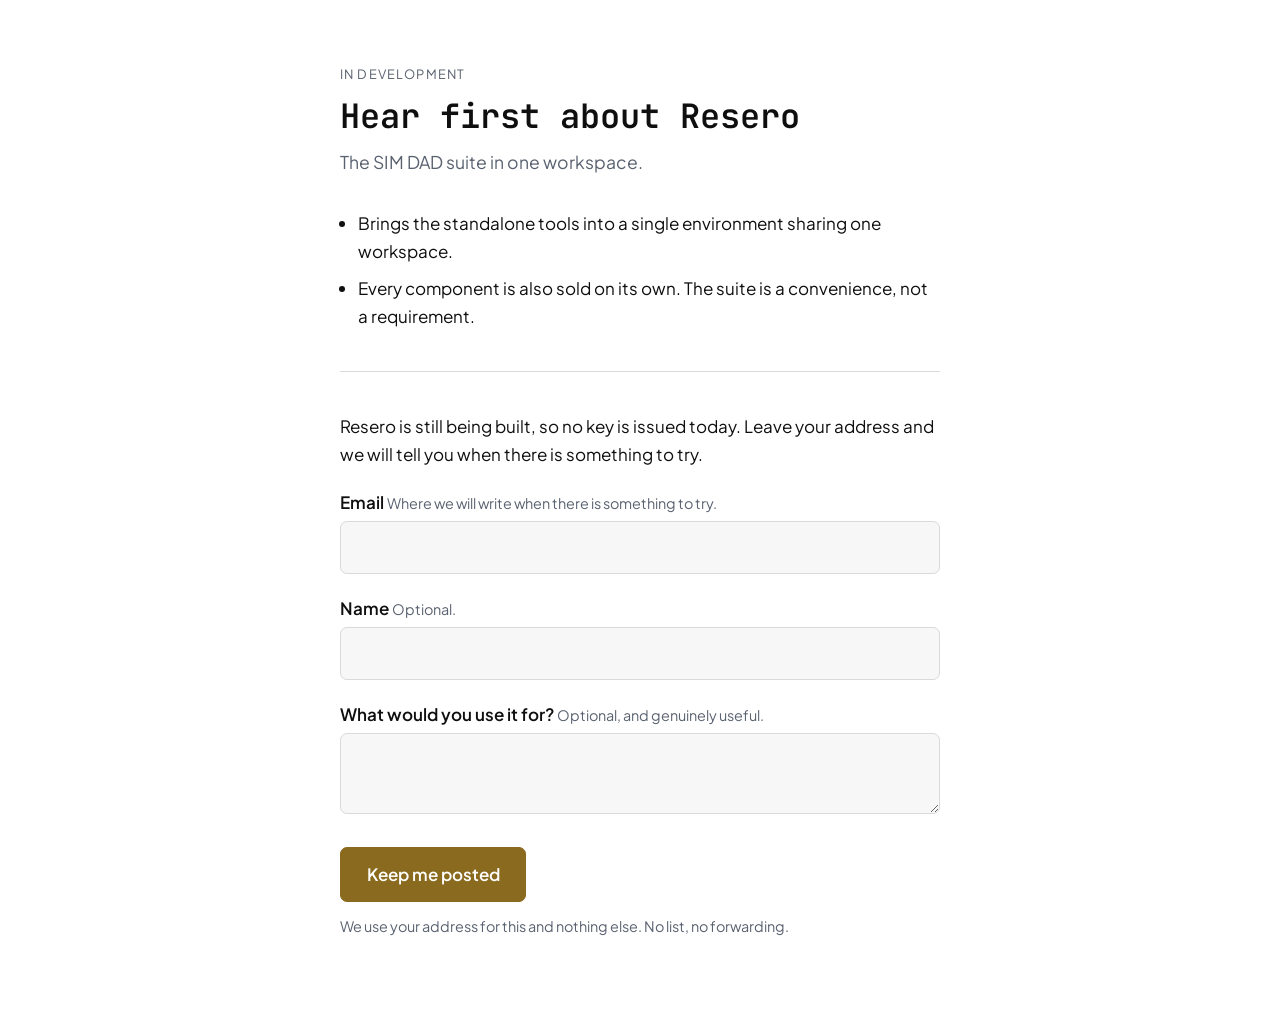
==== beta/index.html @ 627e05b8 "Beta pages, the consulting block, and attributions that match the build Beta access, one page per pr" ====
<!doctype html>
<html lang="en">
<head>
<meta charset="utf-8">
<meta name="viewport" content="width=device-width, initial-scale=1">
<!-- Unlisted by design: reachable only to someone given the link. -->
<meta name="robots" content="noindex, nofollow">
<title>Resero beta access</title>
<link rel="preconnect" href="https://fonts.googleapis.com">
<link rel="preconnect" href="https://fonts.gstatic.com" crossorigin>
<link href="https://fonts.googleapis.com/css2?family=Plus+Jakarta+Sans:ital,wght@0,400;0,600;0,700&family=JetBrains+Mono:ital,wght@0,400;0,600&display=swap" rel="stylesheet">
<style>
  :root {
    --accent: #8A6A1E;
    --text: #0F0F0F; --muted: #5A6270; --bg: #FFFFFF;
    --surface: #F7F7F8; --border: #D9D9DE;
    --font: 'Plus Jakarta Sans', -apple-system, BlinkMacSystemFont, sans-serif;
    --display: 'JetBrains Mono', ui-monospace, monospace;
  }
  @media (prefers-color-scheme: dark) {
    :root { --text:#F2F0F6; --muted:#B6BCC6; --bg:#141419; --surface:#1E1E25; --border:#33333D; }
  }
  * { box-sizing: border-box; }
  body { margin:0; background:var(--bg); color:var(--text); font:400 17px/1.65 var(--font); }
  .skip { position:absolute; left:-9999px; }
  .skip:focus { left:1rem; top:1rem; position:fixed; background:var(--bg); color:var(--text);
                padding:.75rem 1rem; border:2px solid var(--accent); border-radius:6px; z-index:10; }
  main { max-width: 640px; margin:0 auto; padding: 4rem 1.25rem 5rem; }
  .eyebrow { font-size:.8rem; letter-spacing:.09em; text-transform:uppercase;
             color:var(--muted); margin:0 0 .75rem; }
  h1 { font-family:var(--display); font-size:2.1rem; line-height:1.15; margin:0 0 .75rem; font-weight:600; }
  .lede { font-size:1.1rem; color:var(--muted); margin:0 0 2rem; }
  ul { padding-left:1.15rem; margin:0 0 2rem; }
  li { margin-bottom:.6rem; }
  hr { border:0; border-top:1px solid var(--border); margin:2.5rem 0; }
  label { display:block; font-weight:600; margin:1.25rem 0 .35rem; }
  .hint { font-weight:400; color:var(--muted); font-size:.9rem; }
  input, textarea, select { width:100%; padding:.7rem .8rem; font:inherit; color:inherit;
    background:var(--surface); border:1px solid var(--border); border-radius:7px; }
  input:focus-visible, textarea:focus-visible, select:focus-visible, button:focus-visible {
    outline:3px solid var(--accent); outline-offset:2px; }
  textarea { min-height:5rem; resize:vertical; }
  button { margin-top:1.6rem; padding:.8rem 1.6rem; font:inherit; font-weight:600;
    border:1px solid var(--accent); border-radius:7px; background:var(--accent); color:#fff; cursor:pointer; }
  .fine { color:var(--muted); font-size:.9rem; margin-top:.8rem; }
  .hp { position:absolute; left:-9999px; width:1px; height:1px; overflow:hidden; }
  .msg { padding:.9rem 1rem; border:1px solid var(--accent); border-radius:7px; margin-bottom:1.5rem; }
  [hidden] { display:none !important; }
</style>
</head>
<body>
<a class="skip" href="#form">Skip to the form</a>
<main>
  <p class="eyebrow">In development</p>
  <h1>Hear first about Resero</h1>
  <p class="lede">The SIM DAD suite in one workspace.</p>

  <ul>
    <li>Brings the standalone tools into a single environment sharing one workspace.</li>
    <li>Every component is also sold on its own. The suite is a convenience, not a requirement.</li>
  </ul>

  <hr>

  <p id="ask">Resero is still being built, so no key is issued today. Leave your address and we will tell you when there is something to try.</p>

  <div class="msg" id="done" role="status" hidden></div>

  <form id="form" novalidate>
    <label for="email">Email
      <span class="hint">Where we will write when there is something to try.</span></label>
    <input id="email" name="email" type="email" required autocomplete="email">

    <label for="name">Name <span class="hint">Optional.</span></label>
    <input id="name" name="name" autocomplete="name">

    <label for="use">What would you use it for?
      <span class="hint">Optional, and genuinely useful.</span></label>
    <textarea id="use" name="use" maxlength="400"></textarea>

    <div class="hp" aria-hidden="true">
      <label for="company">Company</label>
      <input id="company" name="company" tabindex="-1" autocomplete="off">
    </div>

    <button type="submit" id="go">Keep me posted</button>
    <p class="fine">We use your address for this and nothing else. No list, no forwarding.</p>
  </form>
</main>
<script>
  var form = document.getElementById('form');
  var done = document.getElementById('done');
  var ask  = document.getElementById('ask');
  var go   = document.getElementById('go');
  form.addEventListener('submit', function (e) {
    e.preventDefault();
    var email = document.getElementById('email');
    if (!email.value || email.value.indexOf('@') < 1) {
      done.hidden = false; done.textContent = 'That email address does not look right.';
      email.focus(); return;
    }
    go.disabled = true; go.textContent = 'Sending...';
    var body = new URLSearchParams();
    body.set('product', 'resero');
    ['email','name','use','company'].forEach(function (k) {
      var el = document.getElementById(k); if (el) body.set(k, el.value);
    });
    fetch('https://simdad-checkout.ap-493.workers.dev/beta', { method:'POST', body: body })
      .then(function (r) {
        if (!r.ok) throw new Error(r.status);
        form.hidden = true; ask.hidden = true;
        done.hidden = false;
        done.textContent = 'Thank you. We will be in touch when there is something to try.';
        done.focus();
      })
      .catch(function () {
        go.disabled = false; go.textContent = 'Keep me posted';
        done.hidden = false;
        done.textContent = 'That did not go through. Please try again, or email ap@simdadllc.com.';
      });
  });
</script>
</body>
</html>
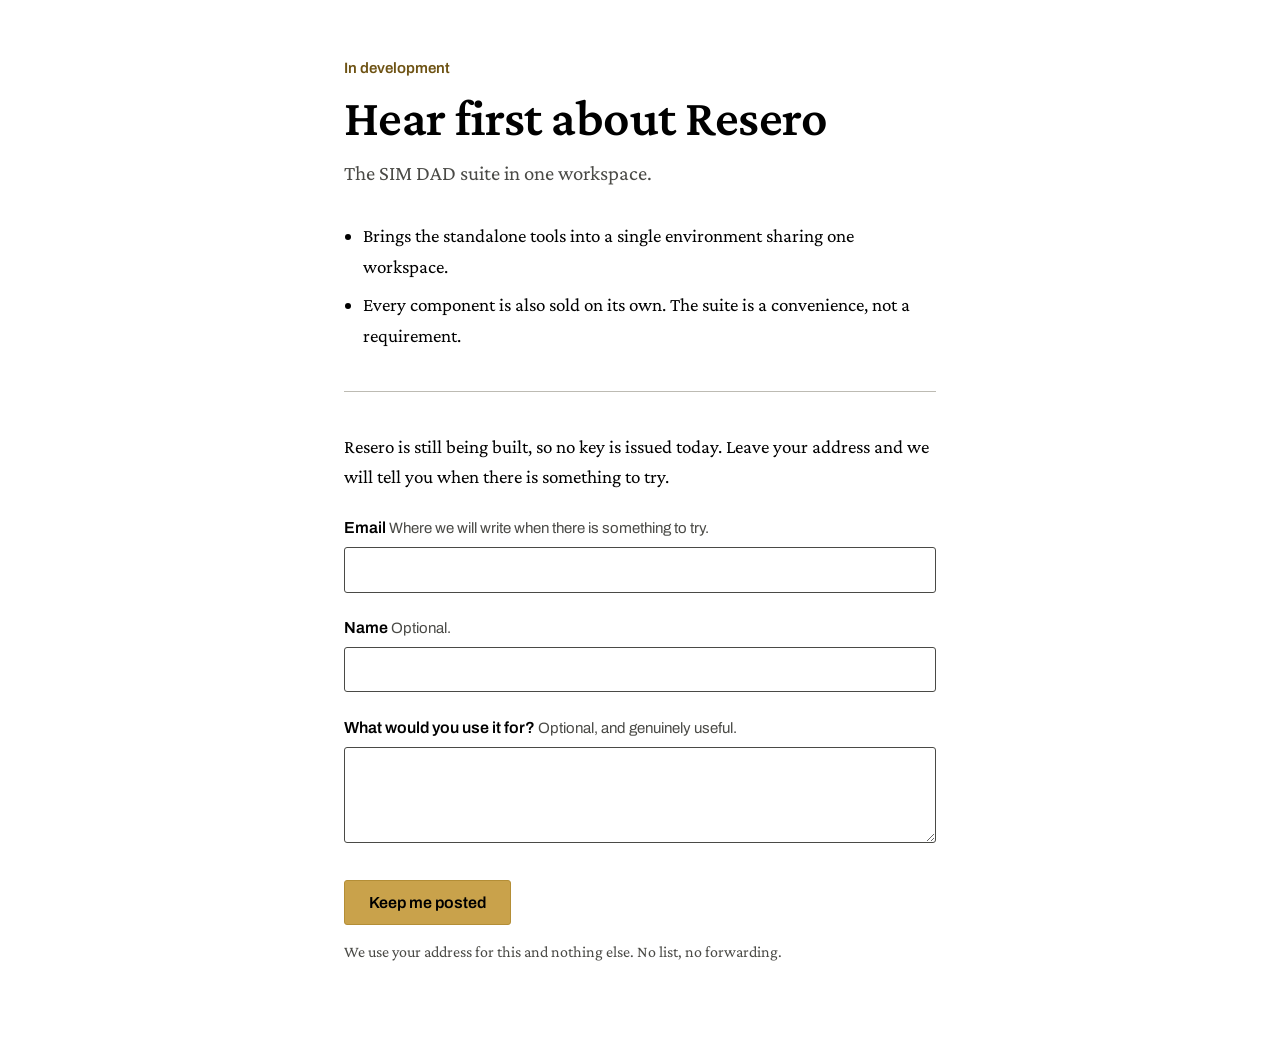
==== commit ece78444: "Restyle against the 2026-10-15 design brief Brief 6, useresero.app (m4:/Volumes/One Touch/30-llc/SIM" ====
--- a/beta/index.html
+++ b/beta/index.html
@@ -3,54 +3,14 @@
 <head>
 <meta charset="utf-8">
 <meta name="viewport" content="width=device-width, initial-scale=1">
-<!-- Unlisted by design: reachable only to someone given the link. -->
+<!-- Linked from the product page. noindex keeps search traffic on the product page, not the form. -->
 <meta name="robots" content="noindex, nofollow">
 <title>Resero beta access</title>
-<link rel="preconnect" href="https://fonts.googleapis.com">
-<link rel="preconnect" href="https://fonts.gstatic.com" crossorigin>
-<link href="https://fonts.googleapis.com/css2?family=Plus+Jakarta+Sans:ital,wght@0,400;0,600;0,700&family=JetBrains+Mono:ital,wght@0,400;0,600&display=swap" rel="stylesheet">
-<style>
-  :root {
-    --accent: #8A6A1E;
-    --text: #0F0F0F; --muted: #5A6270; --bg: #FFFFFF;
-    --surface: #F7F7F8; --border: #D9D9DE;
-    --font: 'Plus Jakarta Sans', -apple-system, BlinkMacSystemFont, sans-serif;
-    --display: 'JetBrains Mono', ui-monospace, monospace;
-  }
-  @media (prefers-color-scheme: dark) {
-    :root { --text:#F2F0F6; --muted:#B6BCC6; --bg:#141419; --surface:#1E1E25; --border:#33333D; }
-  }
-  * { box-sizing: border-box; }
-  body { margin:0; background:var(--bg); color:var(--text); font:400 17px/1.65 var(--font); }
-  .skip { position:absolute; left:-9999px; }
-  .skip:focus { left:1rem; top:1rem; position:fixed; background:var(--bg); color:var(--text);
-                padding:.75rem 1rem; border:2px solid var(--accent); border-radius:6px; z-index:10; }
-  main { max-width: 640px; margin:0 auto; padding: 4rem 1.25rem 5rem; }
-  .eyebrow { font-size:.8rem; letter-spacing:.09em; text-transform:uppercase;
-             color:var(--muted); margin:0 0 .75rem; }
-  h1 { font-family:var(--display); font-size:2.1rem; line-height:1.15; margin:0 0 .75rem; font-weight:600; }
-  .lede { font-size:1.1rem; color:var(--muted); margin:0 0 2rem; }
-  ul { padding-left:1.15rem; margin:0 0 2rem; }
-  li { margin-bottom:.6rem; }
-  hr { border:0; border-top:1px solid var(--border); margin:2.5rem 0; }
-  label { display:block; font-weight:600; margin:1.25rem 0 .35rem; }
-  .hint { font-weight:400; color:var(--muted); font-size:.9rem; }
-  input, textarea, select { width:100%; padding:.7rem .8rem; font:inherit; color:inherit;
-    background:var(--surface); border:1px solid var(--border); border-radius:7px; }
-  input:focus-visible, textarea:focus-visible, select:focus-visible, button:focus-visible {
-    outline:3px solid var(--accent); outline-offset:2px; }
-  textarea { min-height:5rem; resize:vertical; }
-  button { margin-top:1.6rem; padding:.8rem 1.6rem; font:inherit; font-weight:600;
-    border:1px solid var(--accent); border-radius:7px; background:var(--accent); color:#fff; cursor:pointer; }
-  .fine { color:var(--muted); font-size:.9rem; margin-top:.8rem; }
-  .hp { position:absolute; left:-9999px; width:1px; height:1px; overflow:hidden; }
-  .msg { padding:.9rem 1rem; border:1px solid var(--accent); border-radius:7px; margin-bottom:1.5rem; }
-  [hidden] { display:none !important; }
-</style>
+<link rel="stylesheet" href="/css/site.css">
 </head>
 <body>
 <a class="skip" href="#form">Skip to the form</a>
-<main>
+<main class="form-page">
   <p class="eyebrow">In development</p>
   <h1>Hear first about Resero</h1>
   <p class="lede">The SIM DAD suite in one workspace.</p>
--- a/css/site.css
+++ b/css/site.css
@@ -0,0 +1,244 @@
+/* useresero.app: the review packet, fastened with a brass lock plate.
+   Every token traces to brief 6 (m4:/Volumes/One Touch/30-llc/SIM-DAD/site-copy/DESIGN-BRIEFS-2026-10-15.md). */
+
+@font-face { font-family: "Crimson Pro"; src: url("/fonts/crimson-pro-latin-400-normal.woff2") format("woff2"); font-weight: 400; font-style: normal; font-display: swap; }
+@font-face { font-family: "Crimson Pro"; src: url("/fonts/crimson-pro-latin-400-italic.woff2") format("woff2"); font-weight: 400; font-style: italic; font-display: swap; }
+@font-face { font-family: "Crimson Pro"; src: url("/fonts/crimson-pro-latin-600-normal.woff2") format("woff2"); font-weight: 600; font-style: normal; font-display: swap; }
+@font-face { font-family: "Crimson Pro"; src: url("/fonts/crimson-pro-latin-600-italic.woff2") format("woff2"); font-weight: 600; font-style: italic; font-display: swap; }
+@font-face { font-family: "Archivo"; src: url("/fonts/archivo-latin-400-normal.woff2") format("woff2"); font-weight: 400; font-style: normal; font-display: swap; }
+@font-face { font-family: "Archivo"; src: url("/fonts/archivo-latin-600-normal.woff2") format("woff2"); font-weight: 600; font-style: normal; font-display: swap; }
+@font-face { font-family: "JetBrains Mono"; src: url("/fonts/jetbrains-mono-latin-400-normal.woff2") format("woff2"); font-weight: 400; font-style: normal; font-display: swap; }
+
+:root {
+  color-scheme: light dark;
+  --paper: #FFFFFF;
+  --ink: #000000;
+  --brass: #C9A24B;
+  --brass-ink: #6E5314;
+  --brass-deep: #B48E36;
+  --board: #E8E8E4;
+  --muted: #4A4A46;
+  --rule: #BDBBB3;
+  --serif: "Crimson Pro", "Iowan Old Style", Georgia, serif;
+  --label: "Archivo", "Helvetica Neue", Arial, sans-serif;
+  --mono: "JetBrains Mono", ui-monospace, Consolas, monospace;
+  --measure: 66ch;
+  --side: 12rem;
+  --wide: 1080px;
+}
+@media (prefers-color-scheme: dark) {
+  :root {
+    --paper: #161512;
+    --ink: #F3F1EC;
+    --brass-ink: #D8B864;
+    --board: #201E19;
+    --muted: #BDB8AC;
+    --rule: #45413A;
+  }
+}
+
+*, *::before, *::after { box-sizing: border-box; }
+html { -webkit-text-size-adjust: 100%; }
+body {
+  margin: 0;
+  background: var(--paper);
+  color: var(--ink);
+  font-family: var(--serif);
+  font-size: 1.1875rem;
+  line-height: 1.6;
+  font-kerning: normal;
+}
+img { max-width: 100%; height: auto; display: block; }
+a { color: var(--brass-ink); text-decoration: underline; text-decoration-thickness: 1px; text-underline-offset: 0.18em; }
+a:hover { text-decoration-thickness: 2px; }
+:focus-visible { outline: 3px solid var(--ink); outline-offset: 3px; }
+@media (prefers-color-scheme: dark) { :focus-visible { outline-color: var(--brass); } }
+p { margin: 0 0 1.1em; }
+strong { font-weight: 600; }
+
+.skip { position: absolute; left: -9999px; }
+.skip:focus { position: fixed; left: 1rem; top: 1rem; z-index: 10; background: var(--paper); color: var(--ink);
+  padding: 0.75rem 1rem; border: 2px solid var(--ink); font-family: var(--label); font-size: 0.9375rem; }
+
+/* Wordmark: the existing gold file, set in black on paper and left gold inside the dark case. */
+.wordmark { filter: brightness(0); }
+@media (prefers-color-scheme: dark) { .wordmark { filter: none; } }
+
+/* ------------------------------------------------------------ nav */
+.nav { border-bottom: 1px solid var(--rule); }
+.nav-inner { max-width: var(--wide); margin: 0 auto; padding: 1.1rem 2rem; display: flex; align-items: center;
+  justify-content: space-between; gap: 1.5rem; flex-wrap: wrap; }
+.nav-brand { line-height: 0; }
+.nav-brand img { height: 26px; width: auto; }
+.nav-links { display: flex; gap: 1.5rem; flex-wrap: wrap; font-family: var(--label); font-size: 0.9375rem; }
+.nav-links a { color: var(--ink); text-decoration: none; padding: 0.2rem 0; border-bottom: 1px solid transparent; }
+.nav-links a:hover { border-bottom-color: var(--ink); }
+
+/* ------------------------------------------------------------ running head and foot (the packet's document identifier) */
+.manpage-header, .mp-footer {
+  max-width: var(--wide); margin: 0 auto; padding: 0.7rem 2rem;
+  display: grid; grid-template-columns: 1fr auto 1fr; gap: 1rem;
+  font-family: var(--label); font-size: 0.8125rem; color: var(--muted);
+}
+.manpage-header span:nth-child(2), .mp-footer span:nth-child(2) { text-align: center; }
+.manpage-header span:nth-child(3), .mp-footer span:nth-child(3) { text-align: right; }
+.mp-footer { border-top: 1px solid var(--rule); margin-top: 4rem; margin-bottom: 0; }
+
+/* ------------------------------------------------------------ the brass plate (the one bold thing) */
+.plate-wrap { max-width: var(--wide); margin: 0 auto; padding: 0 2rem; }
+.manpage-opening {
+  background: var(--brass); color: #000;
+  display: grid; grid-template-columns: auto 1fr; gap: 2.5rem; align-items: center;
+  padding: 3rem 3rem 3.25rem;
+  border-radius: 4px;
+}
+.plate-mark { width: 7.5rem; height: auto; filter: brightness(0); }
+.manpage-opening .section-tag {
+  display: block; font-family: var(--label); font-weight: 600; font-size: 0.9375rem;
+  text-transform: lowercase; margin-bottom: 0.4rem;
+}
+.manpage-opening .section-tag::first-letter { text-transform: uppercase; }
+.manpage-opening h1 {
+  margin: 0; font-family: var(--serif); font-weight: 600;
+  font-size: clamp(2.4rem, 6vw, 4.75rem); line-height: 1.02; letter-spacing: -0.012em;
+}
+.manpage-opening h1 em { font-style: normal; }
+
+/* ------------------------------------------------------------ packet body: side heads in the margin */
+.packet { max-width: var(--wide); margin: 0 auto; padding: 1.5rem 2rem 0;
+  display: grid; grid-template-columns: var(--side) minmax(0, var(--measure)); column-gap: 3rem; }
+.mp-section-head {
+  grid-column: 1; margin: 2.6rem 0 0; padding-top: 0.35rem;
+  font-family: var(--label); font-weight: 600; font-size: 0.9375rem; line-height: 1.35;
+  text-transform: lowercase; color: var(--ink);
+}
+.mp-section-head::first-letter { text-transform: uppercase; }
+.packet > :not(.mp-section-head) { grid-column: 2; }
+.packet > .mp-section-head + * { margin-top: 2.6rem; }
+.mp-command + .mp-command { margin-top: 0.9rem; }
+
+.manpage p:last-child { margin-bottom: 0; }
+.manpage em { font-style: italic; }
+
+/* literal commands: the only monospace on the page */
+.mp-command pre {
+  margin: 0; padding: 1rem 1.25rem; overflow-x: auto;
+  background: var(--board); border: 1px solid var(--rule); border-radius: 3px;
+  font-family: var(--mono); font-size: 0.875rem; line-height: 1.7; color: var(--ink);
+  white-space: pre-wrap; overflow-wrap: anywhere;
+}
+.mp-command pre .prompt { user-select: none; color: var(--muted); }
+.mp-command pre .comment { color: var(--muted); }
+
+/* the suite: an exhibit list */
+.mp-options dl { margin: 0; }
+.mp-options dt { font-family: var(--mono); font-size: 0.875rem; color: var(--ink);
+  padding-top: 1rem; border-top: 1px solid var(--rule); }
+.mp-options dt:first-child { padding-top: 0; border-top: 0; }
+.mp-options dd { margin: 0.3rem 0 1rem; }
+
+/* status: the archive-box panel */
+.mp-license { background: var(--board); border: 1px solid var(--rule); border-radius: 3px; padding: 0 1.5rem 1.4rem; }
+.mp-license .license-header {
+  display: flex; justify-content: space-between; gap: 1rem; flex-wrap: wrap;
+  margin: 0 -1.5rem 1.25rem; padding: 0.6rem 1.5rem;
+  border-bottom: 1px solid var(--rule);
+  font-family: var(--label); font-size: 0.8125rem; color: var(--muted);
+}
+.mp-license .facts { list-style: none; margin: 1.25rem 0 0; padding: 1rem 0 0; border-top: 1px solid var(--rule);
+  font-family: var(--label); font-size: 0.875rem; line-height: 1.55; color: var(--muted);
+  display: grid; grid-template-columns: repeat(auto-fill, minmax(14rem, 1fr)); gap: 0.35rem 1.5rem; }
+
+.see-also { list-style: none; margin: 0; padding: 0; display: flex; flex-wrap: wrap; gap: 0.4rem 1.5rem; }
+
+/* ------------------------------------------------------------ the practice behind the product (board) */
+.practice { background: var(--board); border-top: 1px solid var(--rule); padding: 3.5rem 2rem; margin-top: 0; }
+.practice-inner { max-width: var(--wide); margin: 0 auto; padding: 0 2rem; display: grid;
+  grid-template-columns: var(--side) minmax(0, var(--measure)); column-gap: 3rem; }
+.practice-inner > * { grid-column: 2; }
+.practice-eyebrow { grid-column: 1; grid-row: 1 / span 2; margin: 0.45rem 0 0; font-family: var(--label);
+  font-weight: 600; font-size: 0.9375rem; line-height: 1.35; color: var(--ink); }
+.practice h2 { font-family: var(--serif); font-weight: 600; font-size: 1.75rem; line-height: 1.2; margin: 0 0 1rem; }
+.practice-cta { color: var(--muted); margin-bottom: 0; }
+
+/* ------------------------------------------------------------ footer */
+.footer { background: var(--board); border-top: 1px solid var(--rule); padding: 2.75rem 2rem 3rem; }
+.footer .container { max-width: var(--wide); margin: 0 auto; padding: 0 2rem; }
+.footer-grid { display: grid; grid-template-columns: 2fr 1fr 1fr; gap: 2.5rem; margin-bottom: 2.25rem; }
+.footer-brand h4 { margin: 0 0 0.75rem; line-height: 0; }
+.footer-brand h4 img { height: 22px; width: auto; }
+.footer-brand p { font-size: 1rem; color: var(--muted); max-width: 34ch; margin: 0; }
+.footer-col h5 { margin: 0 0 0.6rem; font-family: var(--label); font-weight: 600; font-size: 0.875rem; color: var(--ink); }
+.footer-col a { display: block; padding: 0.2rem 0; font-family: var(--label); font-size: 0.9375rem; color: var(--ink); text-decoration: none; }
+.footer-col a:hover { text-decoration: underline; }
+.footer-meta { padding-top: 1.25rem; border-top: 1px solid var(--rule); display: flex; justify-content: space-between;
+  flex-wrap: wrap; gap: 0.75rem; font-family: var(--label); font-size: 0.8125rem; color: var(--muted); }
+
+/* ------------------------------------------------------------ buttons and forms (beta page) */
+.btn, button {
+  display: inline-block; font-family: var(--label); font-weight: 600; font-size: 1rem;
+  padding: 0.8rem 1.5rem; border: 1px solid var(--brass-deep); border-radius: 3px;
+  background: var(--brass); color: #000; cursor: pointer;
+  transition: background-color 120ms ease;
+}
+.btn:hover, button:hover:not(:disabled) { background: var(--brass-deep); }
+button:disabled { cursor: progress; opacity: 0.75; }
+
+.form-page { max-width: 40rem; margin: 0 auto; padding: 3.5rem 1.5rem 5rem; }
+.form-page .eyebrow { font-family: var(--label); font-weight: 600; font-size: 0.9375rem; color: var(--brass-ink); margin: 0 0 0.6rem; }
+.form-page h1, .lede h1 { font-family: var(--serif); font-weight: 600; font-size: clamp(2.25rem, 5vw, 3.25rem);
+  line-height: 1.05; letter-spacing: -0.01em; margin: 0 0 0.75rem; }
+.form-page .lede { font-size: 1.3rem; color: var(--muted); margin: 0 0 2rem; }
+.form-page ul { padding-left: 1.2rem; margin: 0 0 2rem; }
+.form-page li { margin-bottom: 0.5rem; }
+.form-page hr { border: 0; border-top: 1px solid var(--rule); margin: 2.5rem 0; }
+label { display: block; font-family: var(--label); font-weight: 600; font-size: 1rem; margin: 1.4rem 0 0.4rem; }
+.hint { font-weight: 400; color: var(--muted); font-size: 0.9375rem; }
+input, textarea { width: 100%; padding: 0.7rem 0.8rem; font-family: var(--serif); font-size: 1.1875rem; color: var(--ink);
+  background: var(--paper); border: 1px solid var(--muted); border-radius: 3px; }
+textarea { min-height: 6rem; resize: vertical; }
+.form-page button { margin-top: 1.75rem; }
+.fine { color: var(--muted); font-size: 1rem; margin-top: 0.9rem; }
+.hp { position: absolute; left: -9999px; width: 1px; height: 1px; overflow: hidden; }
+.msg { padding: 0.9rem 1rem; border: 1px solid var(--ink); background: var(--board); margin-bottom: 1.5rem; }
+[hidden] { display: none !important; }
+
+/* ------------------------------------------------------------ release log */
+.wrap { max-width: 46rem; margin: 0 auto; padding: 0 1.5rem; }
+.top { padding: 2rem 0 1.25rem; border-bottom: 1px solid var(--rule); display: flex; align-items: center;
+  justify-content: space-between; gap: 1rem; flex-wrap: wrap; }
+.top .brand { line-height: 0; }
+.top .brand img { height: 26px; width: auto; }
+.top .back { font-family: var(--label); font-size: 0.9375rem; color: var(--ink); }
+section.lede { padding: 3rem 0 1.5rem; }
+section.lede .tag-name { display: block; font-family: var(--label); font-weight: 600; font-size: 0.9375rem;
+  color: var(--brass-ink); text-transform: lowercase; margin-bottom: 0.6rem; }
+section.lede .tag-name::first-letter { text-transform: uppercase; }
+section.lede p { color: var(--muted); max-width: var(--measure); margin: 0.9rem 0 0; }
+section.lede .note { font-family: var(--label); font-size: 0.875rem; }
+.log { border-top: 1px solid var(--rule); padding: 1.75rem 0 3.5rem; }
+.rel .ver .name { font-family: var(--label); font-weight: 600; font-size: 1rem; }
+.rel .summary { margin: 0.6rem 0 0; max-width: var(--measure); }
+.rel ul.hi { margin: 0.9rem 0 0; padding-left: 1.2rem; color: var(--muted); max-width: var(--measure); }
+.foot { border-top: 1px solid var(--rule); padding: 1.75rem 0 3rem; display: flex; align-items: center;
+  justify-content: space-between; gap: 1rem; flex-wrap: wrap; font-family: var(--label); }
+.foot .brand { font-weight: 600; }
+.foot .links { display: flex; gap: 1.5rem; flex-wrap: wrap; }
+.foot a { font-size: 0.9375rem; color: var(--ink); }
+
+/* ------------------------------------------------------------ narrow screens */
+@media (max-width: 760px) {
+  .nav-inner, .manpage-header, .mp-footer, .plate-wrap { padding-left: 1.25rem; padding-right: 1.25rem; }
+  .manpage-header, .mp-footer { font-size: 0.75rem; }
+  .manpage-opening { grid-template-columns: 1fr; gap: 1.25rem; padding: 2rem 1.5rem 2.25rem; }
+  .plate-mark { width: 4.5rem; }
+  .packet, .practice-inner { grid-template-columns: minmax(0, 1fr); padding-left: 1.25rem; padding-right: 1.25rem; }
+  .practice-inner { padding: 0; }
+  .practice { padding: 3rem 1.25rem; }
+  .packet > :not(.mp-section-head), .practice-inner > *, .practice-eyebrow { grid-column: 1; }
+  .practice-eyebrow { grid-row: auto; margin-bottom: 0.5rem; }
+  .packet > .mp-section-head + * { margin-top: 0.6rem; }
+  .footer { padding: 2.5rem 1.25rem 3rem; }
+  .footer .container { padding: 0; }
+  .footer-grid { grid-template-columns: 1fr; gap: 1.75rem; }
+}
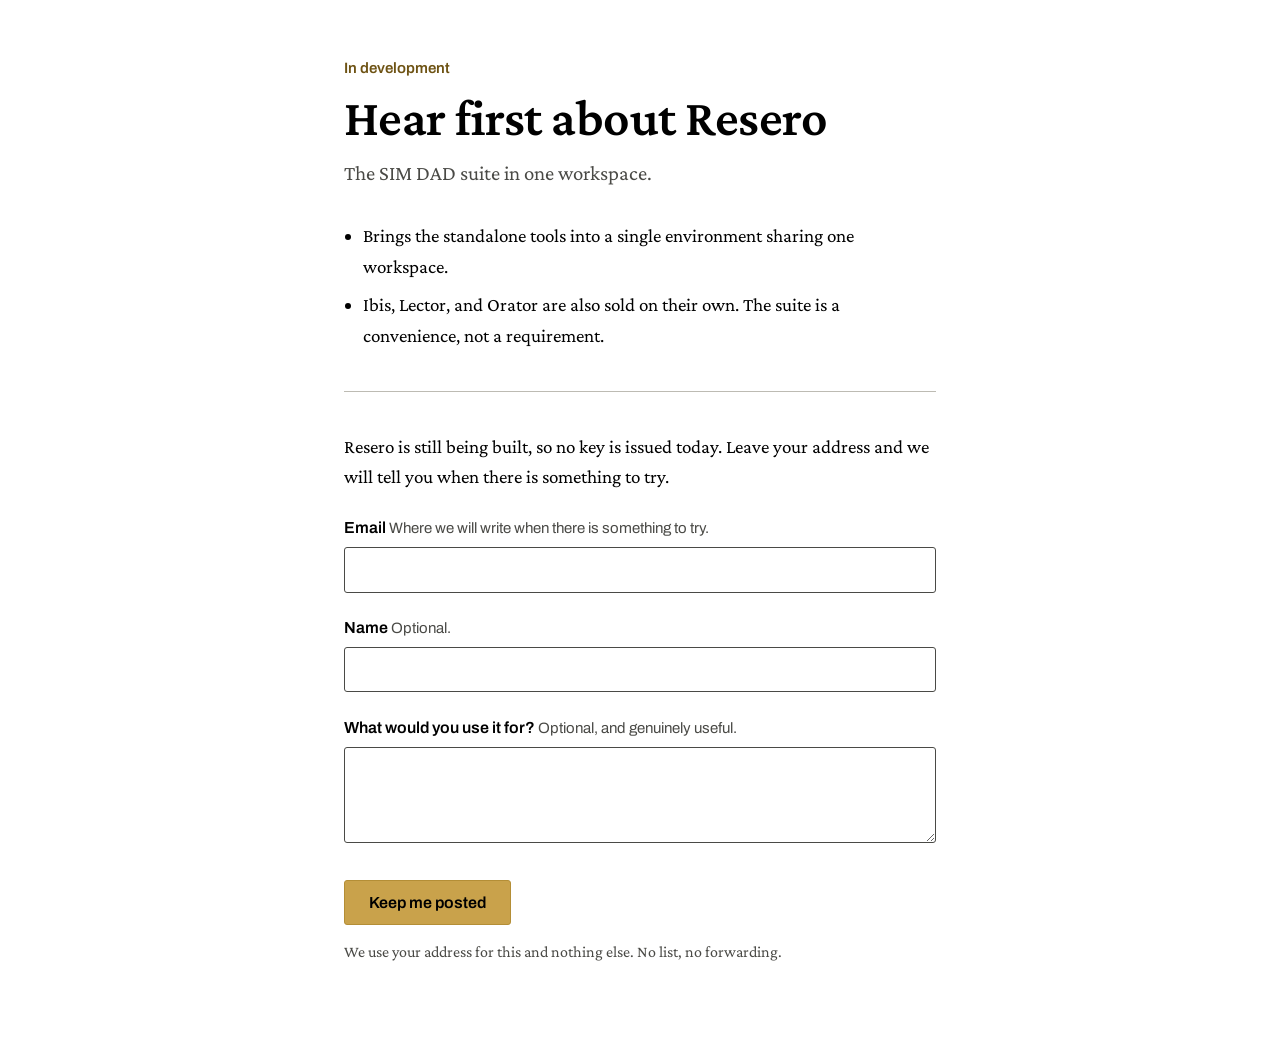
==== commit 46c61242: "Copy audit: Velamen bundle-only, network-call claim cut, platforms Co-Authored-By: Claude Opus 5.5 <" ====
--- a/beta/index.html
+++ b/beta/index.html
@@ -17,7 +17,7 @@
 
   <ul>
     <li>Brings the standalone tools into a single environment sharing one workspace.</li>
-    <li>Every component is also sold on its own. The suite is a convenience, not a requirement.</li>
+    <li>Ibis, Lector, and Orator are also sold on their own. The suite is a convenience, not a requirement.</li>
   </ul>
 
   <hr>
--- a/css/site.css
+++ b/css/site.css
@@ -7,7 +7,6 @@
 @font-face { font-family: "Crimson Pro"; src: url("/fonts/crimson-pro-latin-600-italic.woff2") format("woff2"); font-weight: 600; font-style: italic; font-display: swap; }
 @font-face { font-family: "Archivo"; src: url("/fonts/archivo-latin-400-normal.woff2") format("woff2"); font-weight: 400; font-style: normal; font-display: swap; }
 @font-face { font-family: "Archivo"; src: url("/fonts/archivo-latin-600-normal.woff2") format("woff2"); font-weight: 600; font-style: normal; font-display: swap; }
-@font-face { font-family: "JetBrains Mono"; src: url("/fonts/jetbrains-mono-latin-400-normal.woff2") format("woff2"); font-weight: 400; font-style: normal; font-display: swap; }
 
 :root {
   color-scheme: light dark;
@@ -21,7 +20,6 @@
   --rule: #BDBBB3;
   --serif: "Crimson Pro", "Iowan Old Style", Georgia, serif;
   --label: "Archivo", "Helvetica Neue", Arial, sans-serif;
-  --mono: "JetBrains Mono", ui-monospace, Consolas, monospace;
   --measure: 66ch;
   --side: 12rem;
   --wide: 1080px;
@@ -74,16 +72,6 @@
 .nav-links a { color: var(--ink); text-decoration: none; padding: 0.2rem 0; border-bottom: 1px solid transparent; }
 .nav-links a:hover { border-bottom-color: var(--ink); }
 
-/* ------------------------------------------------------------ running head and foot (the packet's document identifier) */
-.manpage-header, .mp-footer {
-  max-width: var(--wide); margin: 0 auto; padding: 0.7rem 2rem;
-  display: grid; grid-template-columns: 1fr auto 1fr; gap: 1rem;
-  font-family: var(--label); font-size: 0.8125rem; color: var(--muted);
-}
-.manpage-header span:nth-child(2), .mp-footer span:nth-child(2) { text-align: center; }
-.manpage-header span:nth-child(3), .mp-footer span:nth-child(3) { text-align: right; }
-.mp-footer { border-top: 1px solid var(--rule); margin-top: 4rem; margin-bottom: 0; }
-
 /* ------------------------------------------------------------ the brass plate (the one bold thing) */
 .plate-wrap { max-width: var(--wide); margin: 0 auto; padding: 0 2rem; }
 .manpage-opening {
@@ -93,11 +81,6 @@
   border-radius: 4px;
 }
 .plate-mark { width: 7.5rem; height: auto; filter: brightness(0); }
-.manpage-opening .section-tag {
-  display: block; font-family: var(--label); font-weight: 600; font-size: 0.9375rem;
-  text-transform: lowercase; margin-bottom: 0.4rem;
-}
-.manpage-opening .section-tag::first-letter { text-transform: uppercase; }
 .manpage-opening h1 {
   margin: 0; font-family: var(--serif); font-weight: 600;
   font-size: clamp(2.4rem, 6vw, 4.75rem); line-height: 1.02; letter-spacing: -0.012em;
@@ -110,29 +93,17 @@
 .mp-section-head {
   grid-column: 1; margin: 2.6rem 0 0; padding-top: 0.35rem;
   font-family: var(--label); font-weight: 600; font-size: 0.9375rem; line-height: 1.35;
-  text-transform: lowercase; color: var(--ink);
-}
-.mp-section-head::first-letter { text-transform: uppercase; }
+  color: var(--ink);
+}
 .packet > :not(.mp-section-head) { grid-column: 2; }
 .packet > .mp-section-head + * { margin-top: 2.6rem; }
-.mp-command + .mp-command { margin-top: 0.9rem; }
 
 .manpage p:last-child { margin-bottom: 0; }
 .manpage em { font-style: italic; }
 
-/* literal commands: the only monospace on the page */
-.mp-command pre {
-  margin: 0; padding: 1rem 1.25rem; overflow-x: auto;
-  background: var(--board); border: 1px solid var(--rule); border-radius: 3px;
-  font-family: var(--mono); font-size: 0.875rem; line-height: 1.7; color: var(--ink);
-  white-space: pre-wrap; overflow-wrap: anywhere;
-}
-.mp-command pre .prompt { user-select: none; color: var(--muted); }
-.mp-command pre .comment { color: var(--muted); }
-
 /* the suite: an exhibit list */
 .mp-options dl { margin: 0; }
-.mp-options dt { font-family: var(--mono); font-size: 0.875rem; color: var(--ink);
+.mp-options dt { font-family: var(--label); font-weight: 600; font-size: 0.9375rem; color: var(--ink);
   padding-top: 1rem; border-top: 1px solid var(--rule); }
 .mp-options dt:first-child { padding-top: 0; border-top: 0; }
 .mp-options dd { margin: 0.3rem 0 1rem; }
@@ -211,9 +182,6 @@
 .top .brand img { height: 26px; width: auto; }
 .top .back { font-family: var(--label); font-size: 0.9375rem; color: var(--ink); }
 section.lede { padding: 3rem 0 1.5rem; }
-section.lede .tag-name { display: block; font-family: var(--label); font-weight: 600; font-size: 0.9375rem;
-  color: var(--brass-ink); text-transform: lowercase; margin-bottom: 0.6rem; }
-section.lede .tag-name::first-letter { text-transform: uppercase; }
 section.lede p { color: var(--muted); max-width: var(--measure); margin: 0.9rem 0 0; }
 section.lede .note { font-family: var(--label); font-size: 0.875rem; }
 .log { border-top: 1px solid var(--rule); padding: 1.75rem 0 3.5rem; }
@@ -228,8 +196,7 @@
 
 /* ------------------------------------------------------------ narrow screens */
 @media (max-width: 760px) {
-  .nav-inner, .manpage-header, .mp-footer, .plate-wrap { padding-left: 1.25rem; padding-right: 1.25rem; }
-  .manpage-header, .mp-footer { font-size: 0.75rem; }
+  .nav-inner, .plate-wrap { padding-left: 1.25rem; padding-right: 1.25rem; }
   .manpage-opening { grid-template-columns: 1fr; gap: 1.25rem; padding: 2rem 1.5rem 2.25rem; }
   .plate-mark { width: 4.5rem; }
   .packet, .practice-inner { grid-template-columns: minmax(0, 1fr); padding-left: 1.25rem; padding-right: 1.25rem; }
